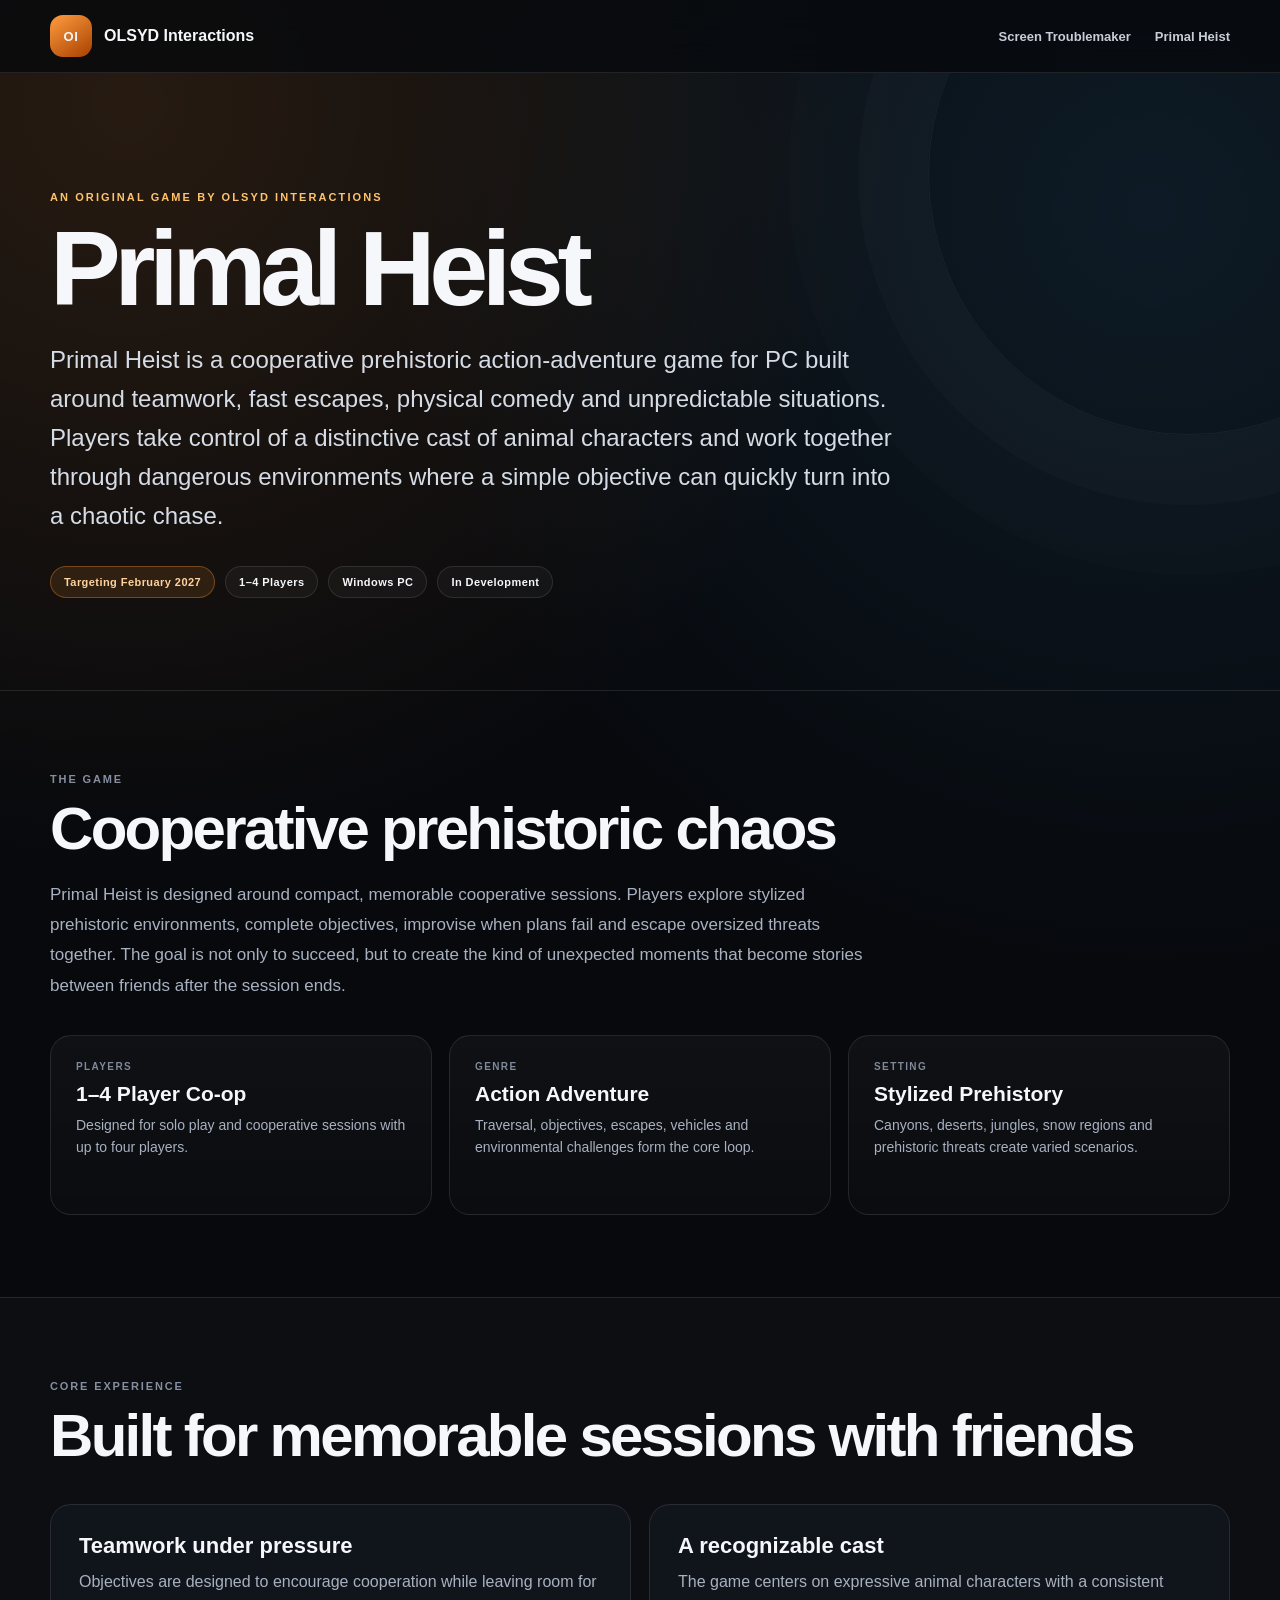
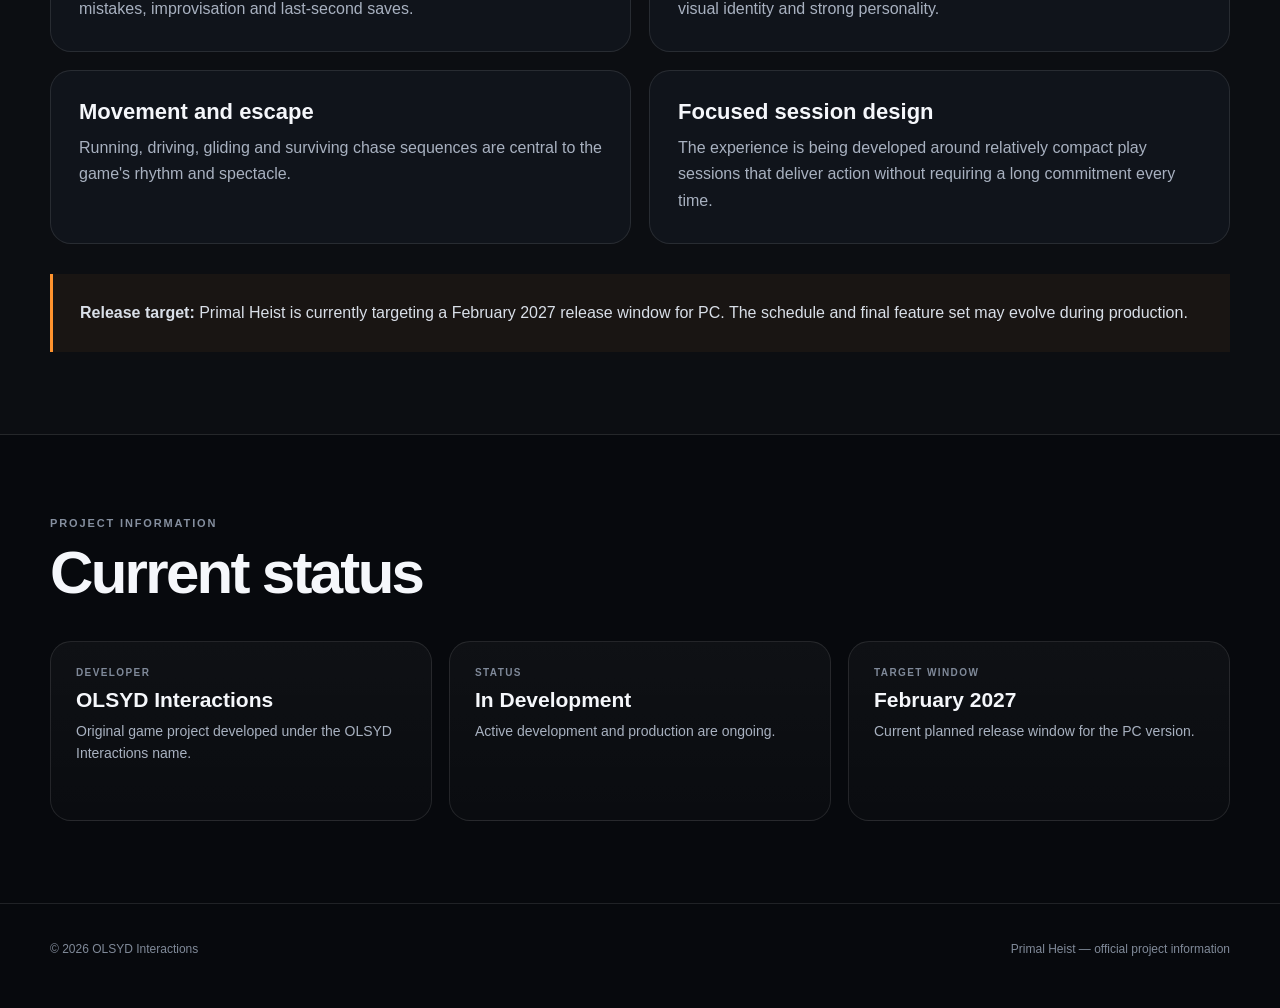
==== primal-heist.html @ d0a96ae6 "Initial public project pages" ====
<!doctype html><html lang="en" class=""><head>
<meta charset="utf-8"><meta name="viewport" content="width=device-width,initial-scale=1">
<title>Primal Heist — Cooperative Prehistoric Action-Adventure | OLSYD Interactions</title>
<meta name="description" content="Primal Heist is a cooperative prehistoric action-adventure game for PC by OLSYD Interactions, currently targeting a February 2027 release window.">
<meta name="robots" content="index,follow,max-image-preview:large">
<link rel="canonical" href="https://AleksandrSyd.github.io/olsyd-projects/primal-heist.html">
<meta property="og:type" content="website"><meta property="og:title" content="Primal Heist — Cooperative Prehistoric Action-Adventure | OLSYD Interactions">
<meta property="og:description" content="Primal Heist is a cooperative prehistoric action-adventure game for PC by OLSYD Interactions, currently targeting a February 2027 release window."><meta property="og:url" content="https://AleksandrSyd.github.io/olsyd-projects/primal-heist.html">
<link rel="stylesheet" href="style.css">
<script type="application/ld+json">{"@context": "https://schema.org", "@type": "VideoGame", "name": "Primal Heist", "url": "https://AleksandrSyd.github.io/olsyd-projects/primal-heist.html", "gamePlatform": "PC", "genre": ["Action-adventure", "Cooperative"], "description": "A cooperative prehistoric action-adventure game developed by OLSYD Interactions.", "creator": {"@type": "Organization", "name": "OLSYD Interactions", "url": "https://AleksandrSyd.github.io/olsyd-projects/"}}</script>
</head><body><header><div class="container nav">
<a class="brand" href="index.html"><span class="brandmark">OI</span><span>OLSYD Interactions</span></a>
<nav class="links"><a href="screen-troublemaker.html">Screen Troublemaker</a><a href="primal-heist.html">Primal Heist</a></nav>
</div></header><main>
<section class="hero"><div class="container">
<div class="eyebrow">An Original Game by OLSYD Interactions</div>
<h1>Primal Heist</h1>
<p>Primal Heist is a cooperative prehistoric action-adventure game for PC built around teamwork, fast escapes, physical comedy and unpredictable situations. Players take control of a distinctive cast of animal characters and work together through dangerous environments where a simple objective can quickly turn into a chaotic chase.</p>
<div class="hero-meta"><span class="pill primary">Targeting February 2027</span><span class="pill">1–4 Players</span><span class="pill">Windows PC</span><span class="pill">In Development</span></div>
</div></section>

<section class="section"><div class="container">
<div class="kicker">The Game</div><h2>Cooperative prehistoric chaos</h2>
<p class="intro">Primal Heist is designed around compact, memorable cooperative sessions. Players explore stylized prehistoric environments, complete objectives, improvise when plans fail and escape oversized threats together. The goal is not only to succeed, but to create the kind of unexpected moments that become stories between friends after the session ends.</p>
<div class="cards">
<div class="card"><div class="card-label">Players</div><h3>1–4 Player Co-op</h3><p>Designed for solo play and cooperative sessions with up to four players.</p></div>
<div class="card"><div class="card-label">Genre</div><h3>Action Adventure</h3><p>Traversal, objectives, escapes, vehicles and environmental challenges form the core loop.</p></div>
<div class="card"><div class="card-label">Setting</div><h3>Stylized Prehistory</h3><p>Canyons, deserts, jungles, snow regions and prehistoric threats create varied scenarios.</p></div>
</div></section>

<section class="section alt"><div class="container">
<div class="kicker">Core Experience</div><h2>Built for memorable sessions with friends</h2>
<div class="two">
<div class="feature"><h3>Teamwork under pressure</h3><p>Objectives are designed to encourage cooperation while leaving room for mistakes, improvisation and last-second saves.</p></div>
<div class="feature"><h3>A recognizable cast</h3><p>The game centers on expressive animal characters with a consistent visual identity and strong personality.</p></div>
<div class="feature"><h3>Movement and escape</h3><p>Running, driving, gliding and surviving chase sequences are central to the game's rhythm and spectacle.</p></div>
<div class="feature"><h3>Focused session design</h3><p>The experience is being developed around relatively compact play sessions that deliver action without requiring a long commitment every time.</p></div>
</div>
<div class="statement"><strong>Release target:</strong> Primal Heist is currently targeting a February 2027 release window for PC. The schedule and final feature set may evolve during production.</div>
</div></section>

<section class="section"><div class="container">
<div class="kicker">Project Information</div><h2>Current status</h2>
<div class="cards">
<div class="card"><div class="card-label">Developer</div><h3>OLSYD Interactions</h3><p>Original game project developed under the OLSYD Interactions name.</p></div>
<div class="card"><div class="card-label">Status</div><h3>In Development</h3><p>Active development and production are ongoing.</p></div>
<div class="card"><div class="card-label">Target Window</div><h3>February 2027</h3><p>Current planned release window for the PC version.</p></div>
</div></section>
</main><footer class="footer"><div class="container footer-row"><span>© 2026 OLSYD Interactions</span><span>Primal Heist — official project information</span></div></footer></body></html>
---- style.css ----
:root{
  --bg:#07090d; --panel:#10141b; --panel2:#151a23; --text:#f5f7fb; --muted:#a8b1c0;
  --line:rgba(255,255,255,.10); --warm:#ff932e; --warm2:#ffc36d; --blue:#47b8ff; --blue2:#90e3ff;
  --max:1180px;
}
*{box-sizing:border-box} html{scroll-behavior:smooth}
body{margin:0;background:
radial-gradient(circle at 10% 4%,rgba(255,147,46,.13),transparent 28%),
radial-gradient(circle at 90% 8%,rgba(71,184,255,.10),transparent 29%),
#07090d;color:var(--text);font-family:Inter,Segoe UI,Arial,sans-serif}
a{color:inherit;text-decoration:none}.container{width:min(calc(100% - 40px),var(--max));margin:auto}
header{position:sticky;top:0;z-index:20;background:rgba(7,9,13,.78);backdrop-filter:blur(16px);
border-bottom:1px solid var(--line)}
.nav{min-height:72px;display:flex;align-items:center;justify-content:space-between;gap:24px}
.brand{display:flex;align-items:center;gap:12px;font-weight:900}.brandmark{width:42px;height:42px;border-radius:13px;
display:grid;place-items:center;background:linear-gradient(145deg,#ff9d3f,#a74000);font-size:13px;letter-spacing:.05em}
.links{display:flex;gap:24px;color:#c8ced8;font-size:13px;font-weight:750}.links a:hover{color:#fff}
.hero{padding:118px 0 92px;border-bottom:1px solid var(--line);position:relative;overflow:hidden}
.hero:after{content:"";position:absolute;width:520px;height:520px;border:1px solid rgba(255,255,255,.05);border-radius:50%;
right:-170px;top:-160px;box-shadow:0 0 0 70px rgba(255,255,255,.014),0 0 0 140px rgba(255,255,255,.008)}
.hero .container{position:relative;z-index:2}.eyebrow{font-size:11px;letter-spacing:.19em;text-transform:uppercase;font-weight:900;color:var(--warm2)}
.blue .eyebrow{color:var(--blue2)}
h1{font-size:clamp(54px,8.8vw,106px);line-height:.9;letter-spacing:-.06em;margin:18px 0 25px;max-width:1020px}
.hero p{max-width:850px;font-size:clamp(18px,2.2vw,24px);line-height:1.62;color:#d6dce6;margin:0}
.hero-meta{display:flex;gap:10px;flex-wrap:wrap;margin-top:30px}.pill{border:1px solid var(--line);background:rgba(255,255,255,.035);
border-radius:999px;padding:9px 13px;font-size:11px;font-weight:850;letter-spacing:.04em}
.pill.primary{background:rgba(255,147,46,.12);border-color:rgba(255,147,46,.35);color:#ffd39f}
.blue .pill.primary{background:rgba(71,184,255,.11);border-color:rgba(71,184,255,.36);color:#bfeaff}
.section{padding:82px 0}.section.alt{background:rgba(255,255,255,.018);border-block:1px solid var(--line)}
.kicker{font-size:11px;letter-spacing:.17em;text-transform:uppercase;font-weight:900;color:#858f9f}
h2{font-size:clamp(36px,5vw,60px);letter-spacing:-.045em;margin:9px 0 16px}.intro{max-width:820px;color:var(--muted);font-size:17px;line-height:1.78}
.cards{display:grid;grid-template-columns:repeat(3,1fr);gap:17px;margin-top:34px}.card{border:1px solid var(--line);border-radius:21px;
background:linear-gradient(180deg,rgba(255,255,255,.035),rgba(255,255,255,.015));padding:25px;min-height:180px}
.card-label{font-size:10px;text-transform:uppercase;letter-spacing:.14em;color:#7f8999;font-weight:900}.card h3{font-size:21px;margin:10px 0 8px}.card p{margin:0;color:var(--muted);line-height:1.62;font-size:14px}
.two{display:grid;grid-template-columns:1fr 1fr;gap:18px;margin-top:34px}.feature{padding:28px;border:1px solid var(--line);border-radius:21px;background:#10141b}
.feature h3{margin:0 0 10px;font-size:22px}.feature p{margin:0;color:var(--muted);line-height:1.68}
.statement{margin-top:30px;padding:25px 27px;border-left:3px solid var(--warm);background:rgba(255,147,46,.055);
color:#d9dfe8;line-height:1.72}.blue .statement{border-color:var(--blue);background:rgba(71,184,255,.055)}
.project-links{display:grid;grid-template-columns:1fr 1fr;gap:18px;margin-top:34px}.project{display:block;padding:30px;border:1px solid var(--line);
border-radius:22px;background:#10141b;transition:.2s}.project:hover{transform:translateY(-3px);border-color:rgba(255,255,255,.22)}
.project small{text-transform:uppercase;letter-spacing:.14em;color:#7f8999;font-size:10px;font-weight:900}.project h3{font-size:29px;margin:9px 0 9px}
.project p{margin:0;color:var(--muted);line-height:1.6}.footer{padding:38px 0 52px;border-top:1px solid var(--line);font-size:12px;color:#808a99}
.footer-row{display:flex;justify-content:space-between;gap:20px;flex-wrap:wrap}
@media(max-width:820px){.links{display:none}.cards{grid-template-columns:1fr}.two,.project-links{grid-template-columns:1fr}.hero{padding:96px 0 72px}}
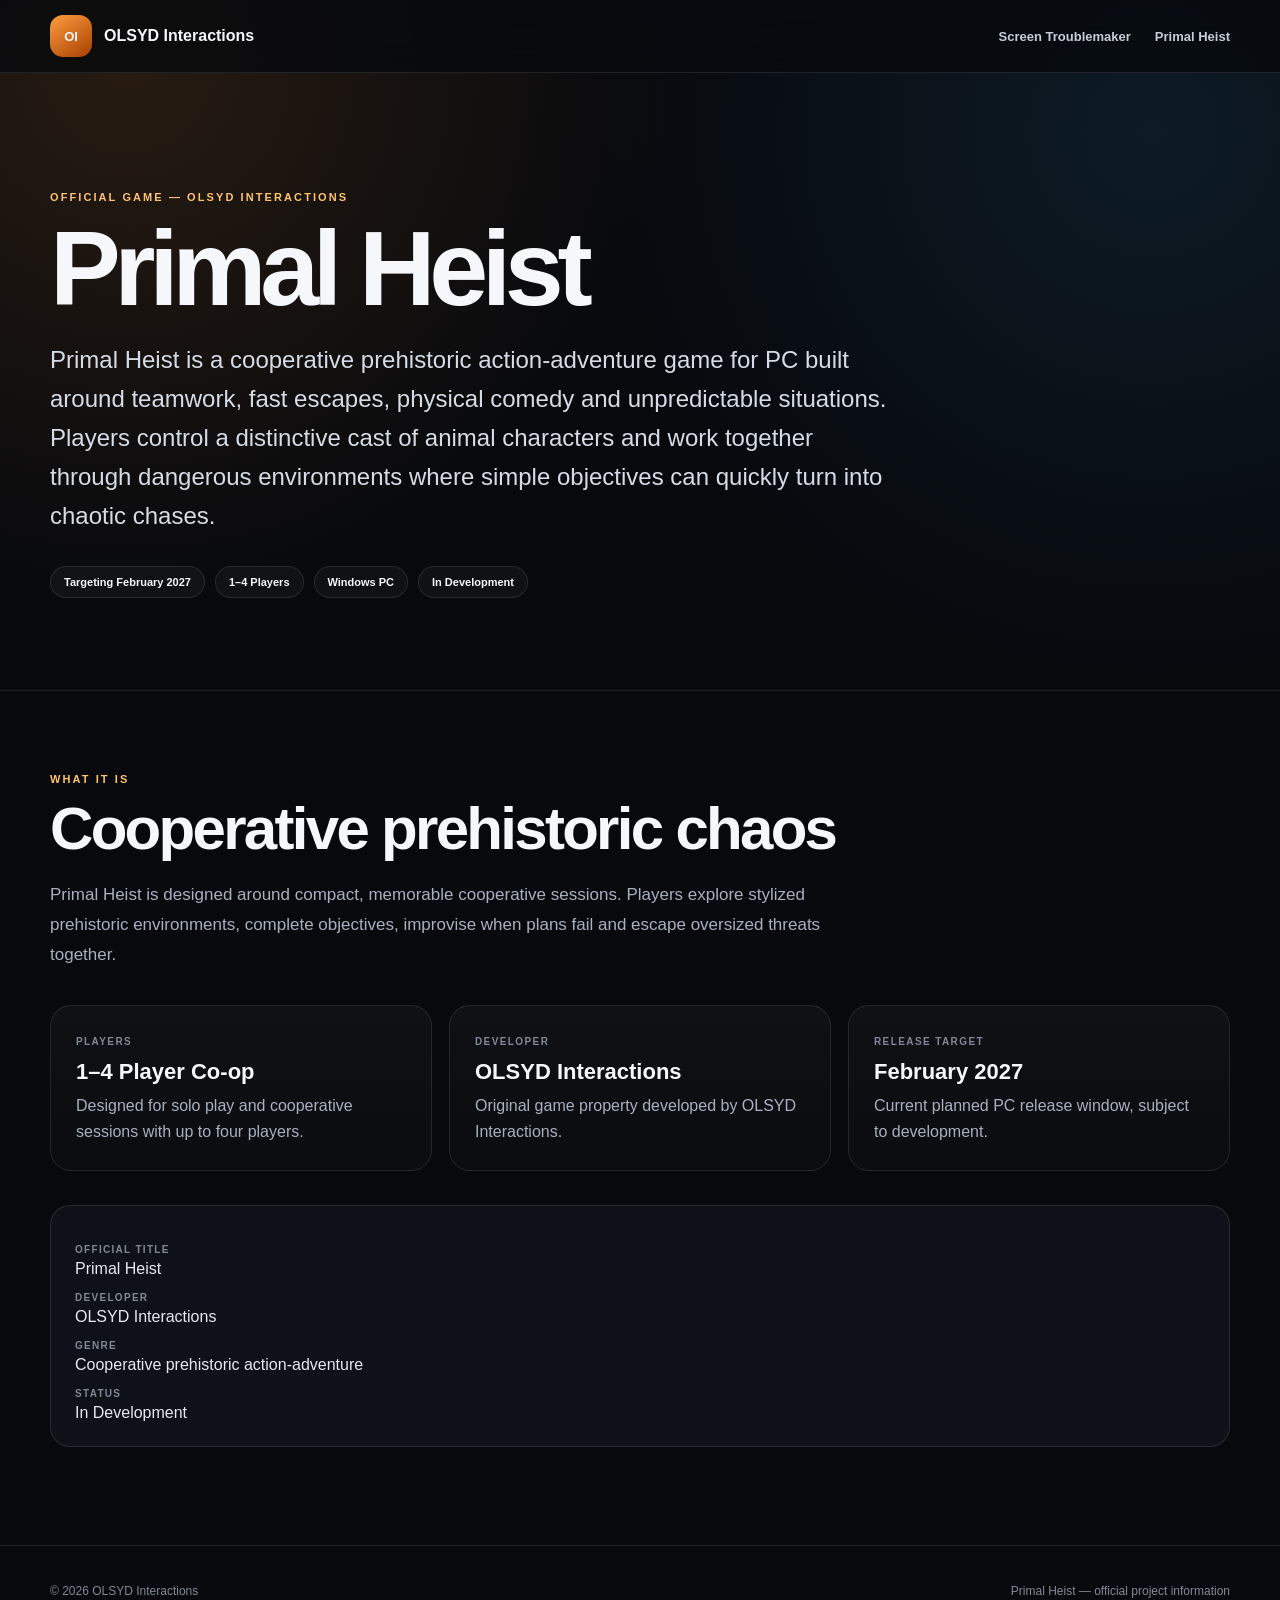
==== commit 9cfa9c6e: "Add files via upload" ====
--- a/primal-heist.html
+++ b/primal-heist.html
@@ -1,49 +1,27 @@
 <!doctype html><html lang="en" class=""><head>
 <meta charset="utf-8"><meta name="viewport" content="width=device-width,initial-scale=1">
 <title>Primal Heist — Cooperative Prehistoric Action-Adventure | OLSYD Interactions</title>
-<meta name="description" content="Primal Heist is a cooperative prehistoric action-adventure game for PC by OLSYD Interactions, currently targeting a February 2027 release window.">
-<meta name="robots" content="index,follow,max-image-preview:large">
-<link rel="canonical" href="https://AleksandrSyd.github.io/olsyd-projects/primal-heist.html">
-<meta property="og:type" content="website"><meta property="og:title" content="Primal Heist — Cooperative Prehistoric Action-Adventure | OLSYD Interactions">
-<meta property="og:description" content="Primal Heist is a cooperative prehistoric action-adventure game for PC by OLSYD Interactions, currently targeting a February 2027 release window."><meta property="og:url" content="https://AleksandrSyd.github.io/olsyd-projects/primal-heist.html">
+<meta name="description" content="Official Primal Heist project page. Cooperative prehistoric action-adventure for 1–4 players by OLSYD Interactions, targeting February 2027.">
+<meta name="robots" content="index,follow,max-image-preview:large,max-snippet:-1,max-video-preview:-1">
+<meta name="googlebot" content="index,follow,max-image-preview:large,max-snippet:-1">
+<meta name="bingbot" content="index,follow">
+<meta name="author" content="OLSYD Interactions">
+<meta name="theme-color" content="#07090d">
+<link rel="canonical" href="https://aleksandrsyd.github.io/olsyd-projects/primal-heist.html">
+<link rel="alternate" type="application/atom+xml" title="OLSYD Interactions Updates" href="https://aleksandrsyd.github.io/olsyd-projects/feed.xml">
+<meta property="og:type" content="website"><meta property="og:site_name" content="OLSYD Interactions">
+<meta property="og:title" content="Primal Heist — Cooperative Prehistoric Action-Adventure | OLSYD Interactions"><meta property="og:description" content="Official Primal Heist project page. Cooperative prehistoric action-adventure for 1–4 players by OLSYD Interactions, targeting February 2027."><meta property="og:url" content="https://aleksandrsyd.github.io/olsyd-projects/primal-heist.html">
+<meta name="twitter:card" content="summary"><meta name="twitter:title" content="Primal Heist — Cooperative Prehistoric Action-Adventure | OLSYD Interactions"><meta name="twitter:description" content="Official Primal Heist project page. Cooperative prehistoric action-adventure for 1–4 players by OLSYD Interactions, targeting February 2027.">
 <link rel="stylesheet" href="style.css">
-<script type="application/ld+json">{"@context": "https://schema.org", "@type": "VideoGame", "name": "Primal Heist", "url": "https://AleksandrSyd.github.io/olsyd-projects/primal-heist.html", "gamePlatform": "PC", "genre": ["Action-adventure", "Cooperative"], "description": "A cooperative prehistoric action-adventure game developed by OLSYD Interactions.", "creator": {"@type": "Organization", "name": "OLSYD Interactions", "url": "https://AleksandrSyd.github.io/olsyd-projects/"}}</script>
-</head><body><header><div class="container nav">
-<a class="brand" href="index.html"><span class="brandmark">OI</span><span>OLSYD Interactions</span></a>
-<nav class="links"><a href="screen-troublemaker.html">Screen Troublemaker</a><a href="primal-heist.html">Primal Heist</a></nav>
-</div></header><main>
-<section class="hero"><div class="container">
-<div class="eyebrow">An Original Game by OLSYD Interactions</div>
-<h1>Primal Heist</h1>
-<p>Primal Heist is a cooperative prehistoric action-adventure game for PC built around teamwork, fast escapes, physical comedy and unpredictable situations. Players take control of a distinctive cast of animal characters and work together through dangerous environments where a simple objective can quickly turn into a chaotic chase.</p>
-<div class="hero-meta"><span class="pill primary">Targeting February 2027</span><span class="pill">1–4 Players</span><span class="pill">Windows PC</span><span class="pill">In Development</span></div>
-</div></section>
-
-<section class="section"><div class="container">
-<div class="kicker">The Game</div><h2>Cooperative prehistoric chaos</h2>
-<p class="intro">Primal Heist is designed around compact, memorable cooperative sessions. Players explore stylized prehistoric environments, complete objectives, improvise when plans fail and escape oversized threats together. The goal is not only to succeed, but to create the kind of unexpected moments that become stories between friends after the session ends.</p>
-<div class="cards">
-<div class="card"><div class="card-label">Players</div><h3>1–4 Player Co-op</h3><p>Designed for solo play and cooperative sessions with up to four players.</p></div>
-<div class="card"><div class="card-label">Genre</div><h3>Action Adventure</h3><p>Traversal, objectives, escapes, vehicles and environmental challenges form the core loop.</p></div>
-<div class="card"><div class="card-label">Setting</div><h3>Stylized Prehistory</h3><p>Canyons, deserts, jungles, snow regions and prehistoric threats create varied scenarios.</p></div>
-</div></section>
-
-<section class="section alt"><div class="container">
-<div class="kicker">Core Experience</div><h2>Built for memorable sessions with friends</h2>
-<div class="two">
-<div class="feature"><h3>Teamwork under pressure</h3><p>Objectives are designed to encourage cooperation while leaving room for mistakes, improvisation and last-second saves.</p></div>
-<div class="feature"><h3>A recognizable cast</h3><p>The game centers on expressive animal characters with a consistent visual identity and strong personality.</p></div>
-<div class="feature"><h3>Movement and escape</h3><p>Running, driving, gliding and surviving chase sequences are central to the game's rhythm and spectacle.</p></div>
-<div class="feature"><h3>Focused session design</h3><p>The experience is being developed around relatively compact play sessions that deliver action without requiring a long commitment every time.</p></div>
-</div>
-<div class="statement"><strong>Release target:</strong> Primal Heist is currently targeting a February 2027 release window for PC. The schedule and final feature set may evolve during production.</div>
-</div></section>
-
-<section class="section"><div class="container">
-<div class="kicker">Project Information</div><h2>Current status</h2>
-<div class="cards">
-<div class="card"><div class="card-label">Developer</div><h3>OLSYD Interactions</h3><p>Original game project developed under the OLSYD Interactions name.</p></div>
-<div class="card"><div class="card-label">Status</div><h3>In Development</h3><p>Active development and production are ongoing.</p></div>
-<div class="card"><div class="card-label">Target Window</div><h3>February 2027</h3><p>Current planned release window for the PC version.</p></div>
-</div></section>
-</main><footer class="footer"><div class="container footer-row"><span>© 2026 OLSYD Interactions</span><span>Primal Heist — official project information</span></div></footer></body></html>+<script type="application/ld+json">{"@context": "https://schema.org", "@graph": [{"@type": "Organization", "@id": "https://aleksandrsyd.github.io/olsyd-projects/#organization", "name": "OLSYD Interactions", "url": "https://aleksandrsyd.github.io/olsyd-projects/", "foundingDate": "2026-08-03", "description": "Independent interactive entertainment company creating original games, characters and software experiences."}, {"@type": "WebSite", "@id": "https://aleksandrsyd.github.io/olsyd-projects/#website", "url": "https://aleksandrsyd.github.io/olsyd-projects/", "name": "OLSYD Interactions", "publisher": {"@id": "https://aleksandrsyd.github.io/olsyd-projects/#organization"}, "inLanguage": "en"}, {"@type": "VideoGame", "@id": "https://aleksandrsyd.github.io/olsyd-projects/primal-heist.html#game", "name": "Primal Heist", "url": "https://aleksandrsyd.github.io/olsyd-projects/primal-heist.html", "gamePlatform": "PC", "genre": ["Action-adventure", "Cooperative"], "numberOfPlayers": {"@type": "QuantitativeValue", "minValue": 1, "maxValue": 4}, "description": "Cooperative prehistoric action-adventure game developed by OLSYD Interactions.", "creator": {"@id": "https://aleksandrsyd.github.io/olsyd-projects/#organization"}, "publisher": {"@id": "https://aleksandrsyd.github.io/olsyd-projects/#organization"}, "isPartOf": {"@id": "https://aleksandrsyd.github.io/olsyd-projects/#website"}}, {"@type": "WebPage", "@id": "https://aleksandrsyd.github.io/olsyd-projects/primal-heist.html#webpage", "url": "https://aleksandrsyd.github.io/olsyd-projects/primal-heist.html", "name": "Primal Heist", "isPartOf": {"@id": "https://aleksandrsyd.github.io/olsyd-projects/#website"}, "about": {"@id": "https://aleksandrsyd.github.io/olsyd-projects/primal-heist.html#game"}, "dateCreated": "2026-08-23", "inLanguage": "en"}]}</script>
+</head><body><header><div class="container nav"><a class="brand" href="https://aleksandrsyd.github.io/olsyd-projects/"><span class="brandmark">OI</span><span>OLSYD Interactions</span></a>
+<nav class="links"><a href="https://aleksandrsyd.github.io/olsyd-projects/screen-troublemaker.html">Screen Troublemaker</a><a href="https://aleksandrsyd.github.io/olsyd-projects/primal-heist.html">Primal Heist</a></nav></div></header><main><section class="hero"><div class="container"><div class="eyebrow">Official Game — OLSYD Interactions</div>
+<h1>Primal Heist</h1><p>Primal Heist is a cooperative prehistoric action-adventure game for PC built around teamwork, fast escapes, physical comedy and unpredictable situations. Players control a distinctive cast of animal characters and work together through dangerous environments where simple objectives can quickly turn into chaotic chases.</p>
+<div class="pills"><span class="pill">Targeting February 2027</span><span class="pill">1–4 Players</span><span class="pill">Windows PC</span><span class="pill">In Development</span></div></div></section>
+<section class="section"><div class="container"><div class="kicker">What it is</div><h2>Cooperative prehistoric chaos</h2>
+<p class="intro">Primal Heist is designed around compact, memorable cooperative sessions. Players explore stylized prehistoric environments, complete objectives, improvise when plans fail and escape oversized threats together.</p>
+<div class="cards"><div class="card"><small>Players</small><h3>1–4 Player Co-op</h3><p>Designed for solo play and cooperative sessions with up to four players.</p></div>
+<div class="card"><small>Developer</small><h3>OLSYD Interactions</h3><p>Original game property developed by OLSYD Interactions.</p></div>
+<div class="card"><small>Release target</small><h3>February 2027</h3><p>Current planned PC release window, subject to development.</p></div></div>
+<dl class="facts"><dt>Official title</dt><dd>Primal Heist</dd><dt>Developer</dt><dd>OLSYD Interactions</dd><dt>Genre</dt><dd>Cooperative prehistoric action-adventure</dd><dt>Status</dt><dd>In Development</dd></dl>
+</div></section></main><footer class="footer"><div class="container footer-row"><span>© 2026 OLSYD Interactions</span><span>Primal Heist — official project information</span></div></footer></body></html>
--- a/style.css
+++ b/style.css
@@ -1,45 +1,26 @@
 
 :root{
-  --bg:#07090d; --panel:#10141b; --panel2:#151a23; --text:#f5f7fb; --muted:#a8b1c0;
-  --line:rgba(255,255,255,.10); --warm:#ff932e; --warm2:#ffc36d; --blue:#47b8ff; --blue2:#90e3ff;
-  --max:1180px;
+  --bg:#07090d;--panel:#10141b;--text:#f5f7fb;--muted:#a8b1c0;
+  --line:rgba(255,255,255,.10);--warm:#ff932e;--warm2:#ffc36d;--blue:#47b8ff;--blue2:#90e3ff;--max:1180px
 }
-*{box-sizing:border-box} html{scroll-behavior:smooth}
-body{margin:0;background:
+*{box-sizing:border-box}html{scroll-behavior:smooth}body{margin:0;background:
 radial-gradient(circle at 10% 4%,rgba(255,147,46,.13),transparent 28%),
-radial-gradient(circle at 90% 8%,rgba(71,184,255,.10),transparent 29%),
-#07090d;color:var(--text);font-family:Inter,Segoe UI,Arial,sans-serif}
-a{color:inherit;text-decoration:none}.container{width:min(calc(100% - 40px),var(--max));margin:auto}
-header{position:sticky;top:0;z-index:20;background:rgba(7,9,13,.78);backdrop-filter:blur(16px);
-border-bottom:1px solid var(--line)}
-.nav{min-height:72px;display:flex;align-items:center;justify-content:space-between;gap:24px}
-.brand{display:flex;align-items:center;gap:12px;font-weight:900}.brandmark{width:42px;height:42px;border-radius:13px;
-display:grid;place-items:center;background:linear-gradient(145deg,#ff9d3f,#a74000);font-size:13px;letter-spacing:.05em}
-.links{display:flex;gap:24px;color:#c8ced8;font-size:13px;font-weight:750}.links a:hover{color:#fff}
-.hero{padding:118px 0 92px;border-bottom:1px solid var(--line);position:relative;overflow:hidden}
-.hero:after{content:"";position:absolute;width:520px;height:520px;border:1px solid rgba(255,255,255,.05);border-radius:50%;
-right:-170px;top:-160px;box-shadow:0 0 0 70px rgba(255,255,255,.014),0 0 0 140px rgba(255,255,255,.008)}
-.hero .container{position:relative;z-index:2}.eyebrow{font-size:11px;letter-spacing:.19em;text-transform:uppercase;font-weight:900;color:var(--warm2)}
-.blue .eyebrow{color:var(--blue2)}
+radial-gradient(circle at 90% 8%,rgba(71,184,255,.10),transparent 29%),#07090d;color:var(--text);
+font-family:Inter,Segoe UI,Arial,sans-serif}a{color:inherit;text-decoration:none}.container{width:min(calc(100% - 40px),var(--max));margin:auto}
+header{position:sticky;top:0;z-index:20;background:rgba(7,9,13,.78);backdrop-filter:blur(16px);border-bottom:1px solid var(--line)}
+.nav{min-height:72px;display:flex;align-items:center;justify-content:space-between;gap:24px}.brand{display:flex;align-items:center;gap:12px;font-weight:900}
+.brandmark{width:42px;height:42px;border-radius:13px;display:grid;place-items:center;background:linear-gradient(145deg,#ff9d3f,#a74000);font-size:13px}
+.links{display:flex;gap:24px;color:#c8ced8;font-size:13px;font-weight:750}.hero{padding:118px 0 92px;border-bottom:1px solid var(--line)}
+.eyebrow,.kicker{font-size:11px;letter-spacing:.19em;text-transform:uppercase;font-weight:900;color:var(--warm2)}.blue .eyebrow,.blue .kicker{color:var(--blue2)}
 h1{font-size:clamp(54px,8.8vw,106px);line-height:.9;letter-spacing:-.06em;margin:18px 0 25px;max-width:1020px}
-.hero p{max-width:850px;font-size:clamp(18px,2.2vw,24px);line-height:1.62;color:#d6dce6;margin:0}
-.hero-meta{display:flex;gap:10px;flex-wrap:wrap;margin-top:30px}.pill{border:1px solid var(--line);background:rgba(255,255,255,.035);
-border-radius:999px;padding:9px 13px;font-size:11px;font-weight:850;letter-spacing:.04em}
-.pill.primary{background:rgba(255,147,46,.12);border-color:rgba(255,147,46,.35);color:#ffd39f}
-.blue .pill.primary{background:rgba(71,184,255,.11);border-color:rgba(71,184,255,.36);color:#bfeaff}
+.hero p{max-width:850px;font-size:clamp(18px,2.2vw,24px);line-height:1.62;color:#d6dce6}.pills{display:flex;gap:10px;flex-wrap:wrap;margin-top:30px}
+.pill{border:1px solid var(--line);background:rgba(255,255,255,.035);border-radius:999px;padding:9px 13px;font-size:11px;font-weight:850}
 .section{padding:82px 0}.section.alt{background:rgba(255,255,255,.018);border-block:1px solid var(--line)}
-.kicker{font-size:11px;letter-spacing:.17em;text-transform:uppercase;font-weight:900;color:#858f9f}
 h2{font-size:clamp(36px,5vw,60px);letter-spacing:-.045em;margin:9px 0 16px}.intro{max-width:820px;color:var(--muted);font-size:17px;line-height:1.78}
-.cards{display:grid;grid-template-columns:repeat(3,1fr);gap:17px;margin-top:34px}.card{border:1px solid var(--line);border-radius:21px;
-background:linear-gradient(180deg,rgba(255,255,255,.035),rgba(255,255,255,.015));padding:25px;min-height:180px}
-.card-label{font-size:10px;text-transform:uppercase;letter-spacing:.14em;color:#7f8999;font-weight:900}.card h3{font-size:21px;margin:10px 0 8px}.card p{margin:0;color:var(--muted);line-height:1.62;font-size:14px}
-.two{display:grid;grid-template-columns:1fr 1fr;gap:18px;margin-top:34px}.feature{padding:28px;border:1px solid var(--line);border-radius:21px;background:#10141b}
-.feature h3{margin:0 0 10px;font-size:22px}.feature p{margin:0;color:var(--muted);line-height:1.68}
-.statement{margin-top:30px;padding:25px 27px;border-left:3px solid var(--warm);background:rgba(255,147,46,.055);
-color:#d9dfe8;line-height:1.72}.blue .statement{border-color:var(--blue);background:rgba(71,184,255,.055)}
-.project-links{display:grid;grid-template-columns:1fr 1fr;gap:18px;margin-top:34px}.project{display:block;padding:30px;border:1px solid var(--line);
-border-radius:22px;background:#10141b;transition:.2s}.project:hover{transform:translateY(-3px);border-color:rgba(255,255,255,.22)}
-.project small{text-transform:uppercase;letter-spacing:.14em;color:#7f8999;font-size:10px;font-weight:900}.project h3{font-size:29px;margin:9px 0 9px}
-.project p{margin:0;color:var(--muted);line-height:1.6}.footer{padding:38px 0 52px;border-top:1px solid var(--line);font-size:12px;color:#808a99}
-.footer-row{display:flex;justify-content:space-between;gap:20px;flex-wrap:wrap}
-@media(max-width:820px){.links{display:none}.cards{grid-template-columns:1fr}.two,.project-links{grid-template-columns:1fr}.hero{padding:96px 0 72px}}
+.cards,.project-links{display:grid;grid-template-columns:repeat(3,1fr);gap:17px;margin-top:34px}.project-links{grid-template-columns:1fr 1fr}
+.card,.project{border:1px solid var(--line);border-radius:21px;background:linear-gradient(180deg,rgba(255,255,255,.035),rgba(255,255,255,.015));padding:25px}
+.card small,.project small{font-size:10px;text-transform:uppercase;letter-spacing:.14em;color:#7f8999;font-weight:900}.card h3,.project h3{font-size:22px;margin:10px 0 8px}
+.card p,.project p{margin:0;color:var(--muted);line-height:1.63}.facts{margin-top:34px;padding:24px;border:1px solid var(--line);border-radius:20px;background:#0e1218}
+.facts dt{color:#7f8999;font-size:10px;text-transform:uppercase;letter-spacing:.13em;font-weight:900;margin-top:14px}.facts dd{margin:5px 0 0;color:#e5e9f0}
+.footer{padding:38px 0 52px;border-top:1px solid var(--line);font-size:12px;color:#808a99}.footer-row{display:flex;justify-content:space-between;gap:20px;flex-wrap:wrap}
+@media(max-width:820px){.links{display:none}.cards,.project-links{grid-template-columns:1fr}.hero{padding:96px 0 72px}}
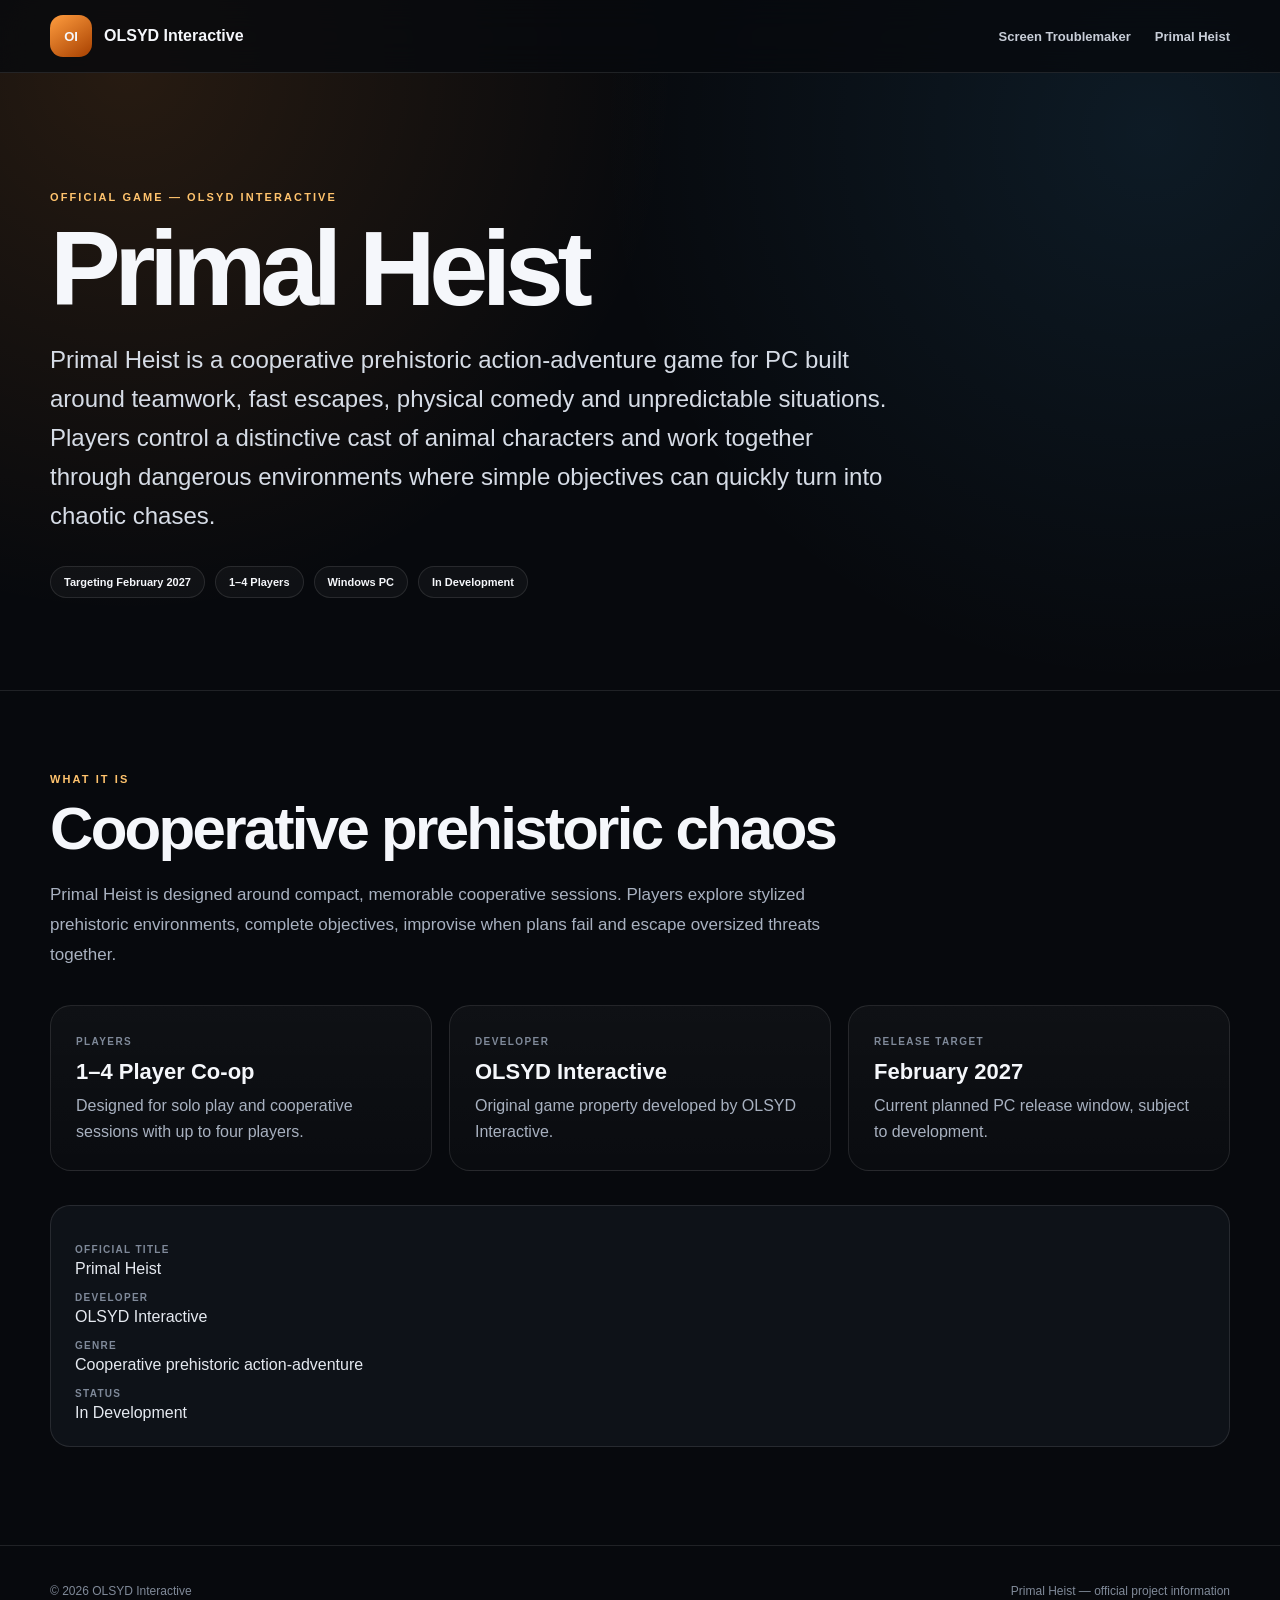
==== commit 146d09ad: "Add files via upload" ====
--- a/primal-heist.html
+++ b/primal-heist.html
@@ -1,27 +1,27 @@
 <!doctype html><html lang="en" class=""><head>
 <meta charset="utf-8"><meta name="viewport" content="width=device-width,initial-scale=1">
-<title>Primal Heist — Cooperative Prehistoric Action-Adventure | OLSYD Interactions</title>
-<meta name="description" content="Official Primal Heist project page. Cooperative prehistoric action-adventure for 1–4 players by OLSYD Interactions, targeting February 2027.">
+<title>Primal Heist — Cooperative Prehistoric Action-Adventure | OLSYD Interactive</title>
+<meta name="description" content="Official Primal Heist project page. Cooperative prehistoric action-adventure for 1–4 players by OLSYD Interactive, targeting February 2027.">
 <meta name="robots" content="index,follow,max-image-preview:large,max-snippet:-1,max-video-preview:-1">
 <meta name="googlebot" content="index,follow,max-image-preview:large,max-snippet:-1">
 <meta name="bingbot" content="index,follow">
-<meta name="author" content="OLSYD Interactions">
+<meta name="author" content="OLSYD Interactive">
 <meta name="theme-color" content="#07090d">
 <link rel="canonical" href="https://aleksandrsyd.github.io/olsyd-projects/primal-heist.html">
-<link rel="alternate" type="application/atom+xml" title="OLSYD Interactions Updates" href="https://aleksandrsyd.github.io/olsyd-projects/feed.xml">
-<meta property="og:type" content="website"><meta property="og:site_name" content="OLSYD Interactions">
-<meta property="og:title" content="Primal Heist — Cooperative Prehistoric Action-Adventure | OLSYD Interactions"><meta property="og:description" content="Official Primal Heist project page. Cooperative prehistoric action-adventure for 1–4 players by OLSYD Interactions, targeting February 2027."><meta property="og:url" content="https://aleksandrsyd.github.io/olsyd-projects/primal-heist.html">
-<meta name="twitter:card" content="summary"><meta name="twitter:title" content="Primal Heist — Cooperative Prehistoric Action-Adventure | OLSYD Interactions"><meta name="twitter:description" content="Official Primal Heist project page. Cooperative prehistoric action-adventure for 1–4 players by OLSYD Interactions, targeting February 2027.">
+<link rel="alternate" type="application/atom+xml" title="OLSYD Interactive Updates" href="https://aleksandrsyd.github.io/olsyd-projects/feed.xml">
+<meta property="og:type" content="website"><meta property="og:site_name" content="OLSYD Interactive">
+<meta property="og:title" content="Primal Heist — Cooperative Prehistoric Action-Adventure | OLSYD Interactive"><meta property="og:description" content="Official Primal Heist project page. Cooperative prehistoric action-adventure for 1–4 players by OLSYD Interactive, targeting February 2027."><meta property="og:url" content="https://aleksandrsyd.github.io/olsyd-projects/primal-heist.html">
+<meta name="twitter:card" content="summary"><meta name="twitter:title" content="Primal Heist — Cooperative Prehistoric Action-Adventure | OLSYD Interactive"><meta name="twitter:description" content="Official Primal Heist project page. Cooperative prehistoric action-adventure for 1–4 players by OLSYD Interactive, targeting February 2027.">
 <link rel="stylesheet" href="style.css">
-<script type="application/ld+json">{"@context": "https://schema.org", "@graph": [{"@type": "Organization", "@id": "https://aleksandrsyd.github.io/olsyd-projects/#organization", "name": "OLSYD Interactions", "url": "https://aleksandrsyd.github.io/olsyd-projects/", "foundingDate": "2026-08-03", "description": "Independent interactive entertainment company creating original games, characters and software experiences."}, {"@type": "WebSite", "@id": "https://aleksandrsyd.github.io/olsyd-projects/#website", "url": "https://aleksandrsyd.github.io/olsyd-projects/", "name": "OLSYD Interactions", "publisher": {"@id": "https://aleksandrsyd.github.io/olsyd-projects/#organization"}, "inLanguage": "en"}, {"@type": "VideoGame", "@id": "https://aleksandrsyd.github.io/olsyd-projects/primal-heist.html#game", "name": "Primal Heist", "url": "https://aleksandrsyd.github.io/olsyd-projects/primal-heist.html", "gamePlatform": "PC", "genre": ["Action-adventure", "Cooperative"], "numberOfPlayers": {"@type": "QuantitativeValue", "minValue": 1, "maxValue": 4}, "description": "Cooperative prehistoric action-adventure game developed by OLSYD Interactions.", "creator": {"@id": "https://aleksandrsyd.github.io/olsyd-projects/#organization"}, "publisher": {"@id": "https://aleksandrsyd.github.io/olsyd-projects/#organization"}, "isPartOf": {"@id": "https://aleksandrsyd.github.io/olsyd-projects/#website"}}, {"@type": "WebPage", "@id": "https://aleksandrsyd.github.io/olsyd-projects/primal-heist.html#webpage", "url": "https://aleksandrsyd.github.io/olsyd-projects/primal-heist.html", "name": "Primal Heist", "isPartOf": {"@id": "https://aleksandrsyd.github.io/olsyd-projects/#website"}, "about": {"@id": "https://aleksandrsyd.github.io/olsyd-projects/primal-heist.html#game"}, "dateCreated": "2026-08-23", "inLanguage": "en"}]}</script>
-</head><body><header><div class="container nav"><a class="brand" href="https://aleksandrsyd.github.io/olsyd-projects/"><span class="brandmark">OI</span><span>OLSYD Interactions</span></a>
-<nav class="links"><a href="https://aleksandrsyd.github.io/olsyd-projects/screen-troublemaker.html">Screen Troublemaker</a><a href="https://aleksandrsyd.github.io/olsyd-projects/primal-heist.html">Primal Heist</a></nav></div></header><main><section class="hero"><div class="container"><div class="eyebrow">Official Game — OLSYD Interactions</div>
+<script type="application/ld+json">{"@context": "https://schema.org", "@graph": [{"@type": "Organization", "@id": "https://aleksandrsyd.github.io/olsyd-projects/#organization", "name": "OLSYD Interactive", "url": "https://aleksandrsyd.github.io/olsyd-projects/", "foundingDate": "2026-08-03", "description": "Independent interactive entertainment company creating original games, characters and software experiences."}, {"@type": "WebSite", "@id": "https://aleksandrsyd.github.io/olsyd-projects/#website", "url": "https://aleksandrsyd.github.io/olsyd-projects/", "name": "OLSYD Interactive", "publisher": {"@id": "https://aleksandrsyd.github.io/olsyd-projects/#organization"}, "inLanguage": "en"}, {"@type": "VideoGame", "@id": "https://aleksandrsyd.github.io/olsyd-projects/primal-heist.html#game", "name": "Primal Heist", "url": "https://aleksandrsyd.github.io/olsyd-projects/primal-heist.html", "gamePlatform": "PC", "genre": ["Action-adventure", "Cooperative"], "numberOfPlayers": {"@type": "QuantitativeValue", "minValue": 1, "maxValue": 4}, "description": "Cooperative prehistoric action-adventure game developed by OLSYD Interactive.", "creator": {"@id": "https://aleksandrsyd.github.io/olsyd-projects/#organization"}, "publisher": {"@id": "https://aleksandrsyd.github.io/olsyd-projects/#organization"}, "isPartOf": {"@id": "https://aleksandrsyd.github.io/olsyd-projects/#website"}}, {"@type": "WebPage", "@id": "https://aleksandrsyd.github.io/olsyd-projects/primal-heist.html#webpage", "url": "https://aleksandrsyd.github.io/olsyd-projects/primal-heist.html", "name": "Primal Heist", "isPartOf": {"@id": "https://aleksandrsyd.github.io/olsyd-projects/#website"}, "about": {"@id": "https://aleksandrsyd.github.io/olsyd-projects/primal-heist.html#game"}, "dateCreated": "2026-08-23", "inLanguage": "en"}]}</script>
+</head><body><header><div class="container nav"><a class="brand" href="https://aleksandrsyd.github.io/olsyd-projects/"><span class="brandmark">OI</span><span>OLSYD Interactive</span></a>
+<nav class="links"><a href="https://aleksandrsyd.github.io/olsyd-projects/screen-troublemaker.html">Screen Troublemaker</a><a href="https://aleksandrsyd.github.io/olsyd-projects/primal-heist.html">Primal Heist</a></nav></div></header><main><section class="hero"><div class="container"><div class="eyebrow">Official Game — OLSYD Interactive</div>
 <h1>Primal Heist</h1><p>Primal Heist is a cooperative prehistoric action-adventure game for PC built around teamwork, fast escapes, physical comedy and unpredictable situations. Players control a distinctive cast of animal characters and work together through dangerous environments where simple objectives can quickly turn into chaotic chases.</p>
 <div class="pills"><span class="pill">Targeting February 2027</span><span class="pill">1–4 Players</span><span class="pill">Windows PC</span><span class="pill">In Development</span></div></div></section>
 <section class="section"><div class="container"><div class="kicker">What it is</div><h2>Cooperative prehistoric chaos</h2>
 <p class="intro">Primal Heist is designed around compact, memorable cooperative sessions. Players explore stylized prehistoric environments, complete objectives, improvise when plans fail and escape oversized threats together.</p>
 <div class="cards"><div class="card"><small>Players</small><h3>1–4 Player Co-op</h3><p>Designed for solo play and cooperative sessions with up to four players.</p></div>
-<div class="card"><small>Developer</small><h3>OLSYD Interactions</h3><p>Original game property developed by OLSYD Interactions.</p></div>
+<div class="card"><small>Developer</small><h3>OLSYD Interactive</h3><p>Original game property developed by OLSYD Interactive.</p></div>
 <div class="card"><small>Release target</small><h3>February 2027</h3><p>Current planned PC release window, subject to development.</p></div></div>
-<dl class="facts"><dt>Official title</dt><dd>Primal Heist</dd><dt>Developer</dt><dd>OLSYD Interactions</dd><dt>Genre</dt><dd>Cooperative prehistoric action-adventure</dd><dt>Status</dt><dd>In Development</dd></dl>
-</div></section></main><footer class="footer"><div class="container footer-row"><span>© 2026 OLSYD Interactions</span><span>Primal Heist — official project information</span></div></footer></body></html>+<dl class="facts"><dt>Official title</dt><dd>Primal Heist</dd><dt>Developer</dt><dd>OLSYD Interactive</dd><dt>Genre</dt><dd>Cooperative prehistoric action-adventure</dd><dt>Status</dt><dd>In Development</dd></dl>
+</div></section></main><footer class="footer"><div class="container footer-row"><span>© 2026 OLSYD Interactive</span><span>Primal Heist — official project information</span></div></footer></body></html>
